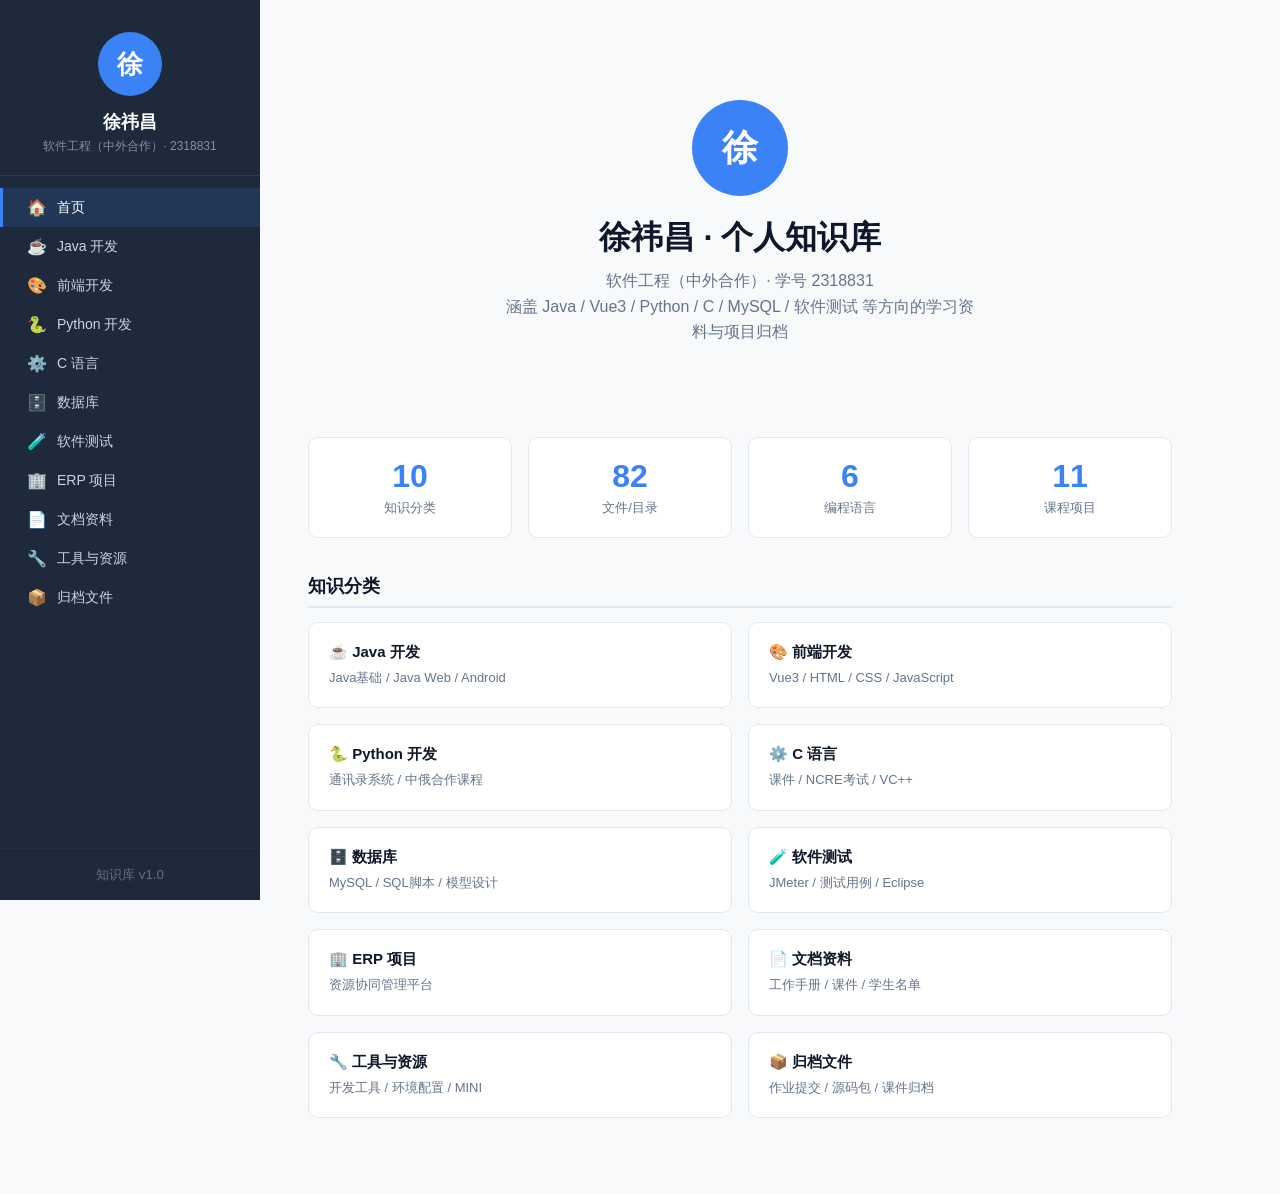
==== index.html @ 65a08a1a "个人知识库博客网站 - 初始版本 基于原生 HTML/CSS/JS 的个人知识库网站，支持 Hash 路由和响应式布局。  Co-Authored-By: Claude Opus 4.7 <norep" ====
<!DOCTYPE html>
<html lang="zh-CN">
<head>
<meta charset="UTF-8">
<meta name="viewport" content="width=device-width, initial-scale=1.0">
<title>徐祎昌 · 知识库</title>
<link rel="stylesheet" href="css/style.css">
</head>
<body>

<aside class="sidebar">
  <div class="profile">
    <div class="avatar">徐</div>
    <h2>徐祎昌</h2>
    <p>软件工程（中外合作）· 2318831</p>
  </div>
  <nav class="nav" id="nav"></nav>
  <div class="sidebar-footer">
    <small>知识库 v1.0</small>
  </div>
</aside>

<main class="main" id="main">
  <div class="loading">加载中...</div>
</main>

<script src="js/data.js"></script>
<script src="js/app.js"></script>
</body>
</html>
---- css/style.css ----
/* ===== Reset & Base ===== */
*, *::before, *::after { box-sizing: border-box; margin: 0; padding: 0; }

:root {
  --bg: #f8f9fa;
  --sidebar-bg: #1e293b;
  --sidebar-text: #cbd5e1;
  --sidebar-active: #fff;
  --card-bg: #fff;
  --text: #334155;
  --text-secondary: #64748b;
  --heading: #0f172a;
  --accent: #3b82f6;
  --accent-light: #eff6ff;
  --border: #e2e8f0;
  --tag-bg: #f1f5f9;
  --tag-text: #475569;
  --radius: 10px;
}

body {
  font-family: -apple-system, BlinkMacSystemFont, "Segoe UI", Roboto, "Noto Sans SC", sans-serif;
  color: var(--text);
  background: var(--bg);
  display: flex;
  min-height: 100vh;
}

/* ===== Sidebar ===== */
.sidebar {
  width: 260px;
  min-width: 260px;
  background: var(--sidebar-bg);
  color: var(--sidebar-text);
  display: flex;
  flex-direction: column;
  position: fixed;
  top: 0; left: 0; bottom: 0;
  z-index: 10;
  overflow-y: auto;
}

.profile {
  padding: 32px 24px 20px;
  text-align: center;
  border-bottom: 1px solid rgba(255,255,255,.08);
}

.avatar {
  width: 64px; height: 64px;
  border-radius: 50%;
  background: var(--accent);
  color: #fff;
  font-size: 26px;
  font-weight: 700;
  line-height: 64px;
  margin: 0 auto 14px;
}

.profile h2 { font-size: 18px; color: #fff; margin-bottom: 4px; }
.profile p  { font-size: 12px; opacity: .6; }

.nav { padding: 12px 0; flex: 1; }
.nav a {
  display: flex; align-items: center; gap: 10px;
  padding: 10px 24px;
  color: var(--sidebar-text);
  text-decoration: none;
  font-size: 14px;
  transition: all .15s;
  border-left: 3px solid transparent;
}
.nav a:hover { color: #fff; background: rgba(255,255,255,.05); }
.nav a.active {
  color: var(--sidebar-active);
  background: rgba(59,130,246,.15);
  border-left-color: var(--accent);
}

.nav .icon { font-size: 16px; width: 20px; text-align: center; }

.sidebar-footer {
  padding: 16px 24px;
  border-top: 1px solid rgba(255,255,255,.08);
  text-align: center;
  opacity: .4;
}

/* ===== Main ===== */
.main {
  margin-left: 260px;
  flex: 1;
  padding: 40px 48px;
  max-width: 960px;
}

/* ===== Page Shell ===== */
.page { display: none; }
.page.active { display: block; animation: fadeIn .3s ease; }

@keyframes fadeIn {
  from { opacity: 0; transform: translateY(8px); }
  to   { opacity: 1; transform: translateY(0); }
}

.page h1 {
  font-size: 28px;
  color: var(--heading);
  margin-bottom: 6px;
}

.page > .subtitle {
  color: var(--text-secondary);
  margin-bottom: 32px;
  font-size: 14px;
}

/* ===== Stats Row ===== */
.stats {
  display: grid;
  grid-template-columns: repeat(auto-fit, minmax(130px, 1fr));
  gap: 16px;
  margin-bottom: 36px;
}

.stat-card {
  background: var(--card-bg);
  border: 1px solid var(--border);
  border-radius: var(--radius);
  padding: 20px;
  text-align: center;
}

.stat-card .num {
  font-size: 32px;
  font-weight: 700;
  color: var(--accent);
}

.stat-card .label {
  font-size: 13px;
  color: var(--text-secondary);
  margin-top: 4px;
}

/* ===== Sections ===== */
.section { margin-bottom: 36px; }
.section h2 {
  font-size: 18px;
  color: var(--heading);
  margin-bottom: 14px;
  padding-bottom: 8px;
  border-bottom: 2px solid var(--border);
}

/* ===== Cards ===== */
.cards {
  display: grid;
  grid-template-columns: repeat(auto-fill, minmax(280px, 1fr));
  gap: 16px;
}

.card {
  background: var(--card-bg);
  border: 1px solid var(--border);
  border-radius: var(--radius);
  padding: 20px;
  transition: box-shadow .2s, transform .2s;
  text-decoration: none;
  color: inherit;
  display: block;
}

.card:hover {
  box-shadow: 0 4px 20px rgba(0,0,0,.06);
  transform: translateY(-2px);
}

.card h3 { font-size: 15px; color: var(--heading); margin-bottom: 6px; }
.card p  { font-size: 13px; color: var(--text-secondary); line-height: 1.5; }

/* ===== File List ===== */
.file-list { list-style: none; }

.file-list li {
  display: flex; align-items: flex-start; gap: 10px;
  padding: 10px 14px;
  border-radius: 6px;
  transition: background .15s;
}
.file-list li:hover { background: var(--accent-light); }

.file-list .f-icon { font-size: 18px; flex-shrink: 0; margin-top: 1px; }
.file-list .f-info { flex: 1; min-width: 0; }
.file-list .f-name { font-size: 14px; font-weight: 500; color: var(--heading); word-break: break-all; }
.file-list .f-path { font-size: 12px; color: var(--text-secondary); margin-top: 2px; font-family: "SF Mono", "Fira Code", monospace; }

/* ===== File Group ===== */
.file-group { margin-bottom: 20px; }
.file-group h3 {
  font-size: 14px;
  color: var(--accent);
  margin-bottom: 8px;
  font-weight: 600;
}

/* ===== Tags ===== */
.tag {
  display: inline-block;
  background: var(--tag-bg);
  color: var(--tag-text);
  font-size: 12px;
  padding: 2px 10px;
  border-radius: 99px;
  margin-right: 4px;
  margin-bottom: 4px;
}

/* ===== Welcome ===== */
.welcome {
  text-align: center;
  padding: 60px 0;
}

.welcome .big-avatar {
  width: 96px; height: 96px;
  border-radius: 50%;
  background: var(--accent);
  color: #fff;
  font-size: 36px;
  font-weight: 700;
  line-height: 96px;
  margin: 0 auto 20px;
}

.welcome h1 { font-size: 32px; margin-bottom: 8px; }
.welcome p  { color: var(--text-secondary); max-width: 480px; margin: 0 auto 32px; line-height: 1.6; }

/* ===== Breadcrumb ===== */
.breadcrumb {
  font-size: 13px;
  color: var(--text-secondary);
  margin-bottom: 20px;
}
.breadcrumb span { color: var(--text); font-weight: 500; }

/* ===== Empty State ===== */
.empty {
  text-align: center;
  padding: 48px 0;
  color: var(--text-secondary);
}
.empty .icon { font-size: 48px; margin-bottom: 12px; }

/* ===== Responsive ===== */
@media (max-width: 768px) {
  body { flex-direction: column; }
  .sidebar {
    position: relative;
    width: 100%; min-width: 0;
    flex-direction: row;
    flex-wrap: wrap;
    padding: 12px 16px;
    align-items: center;
  }
  .profile { display: none; }
  .nav { display: flex; flex-wrap: wrap; gap: 2px; padding: 0; }
  .nav a { padding: 8px 14px; font-size: 13px; border-left: none; border-radius: 6px; }
  .sidebar-footer { display: none; }
  .main { margin-left: 0; padding: 20px 16px; }
  .cards { grid-template-columns: 1fr; }
  .stats { grid-template-columns: repeat(2, 1fr); }
}
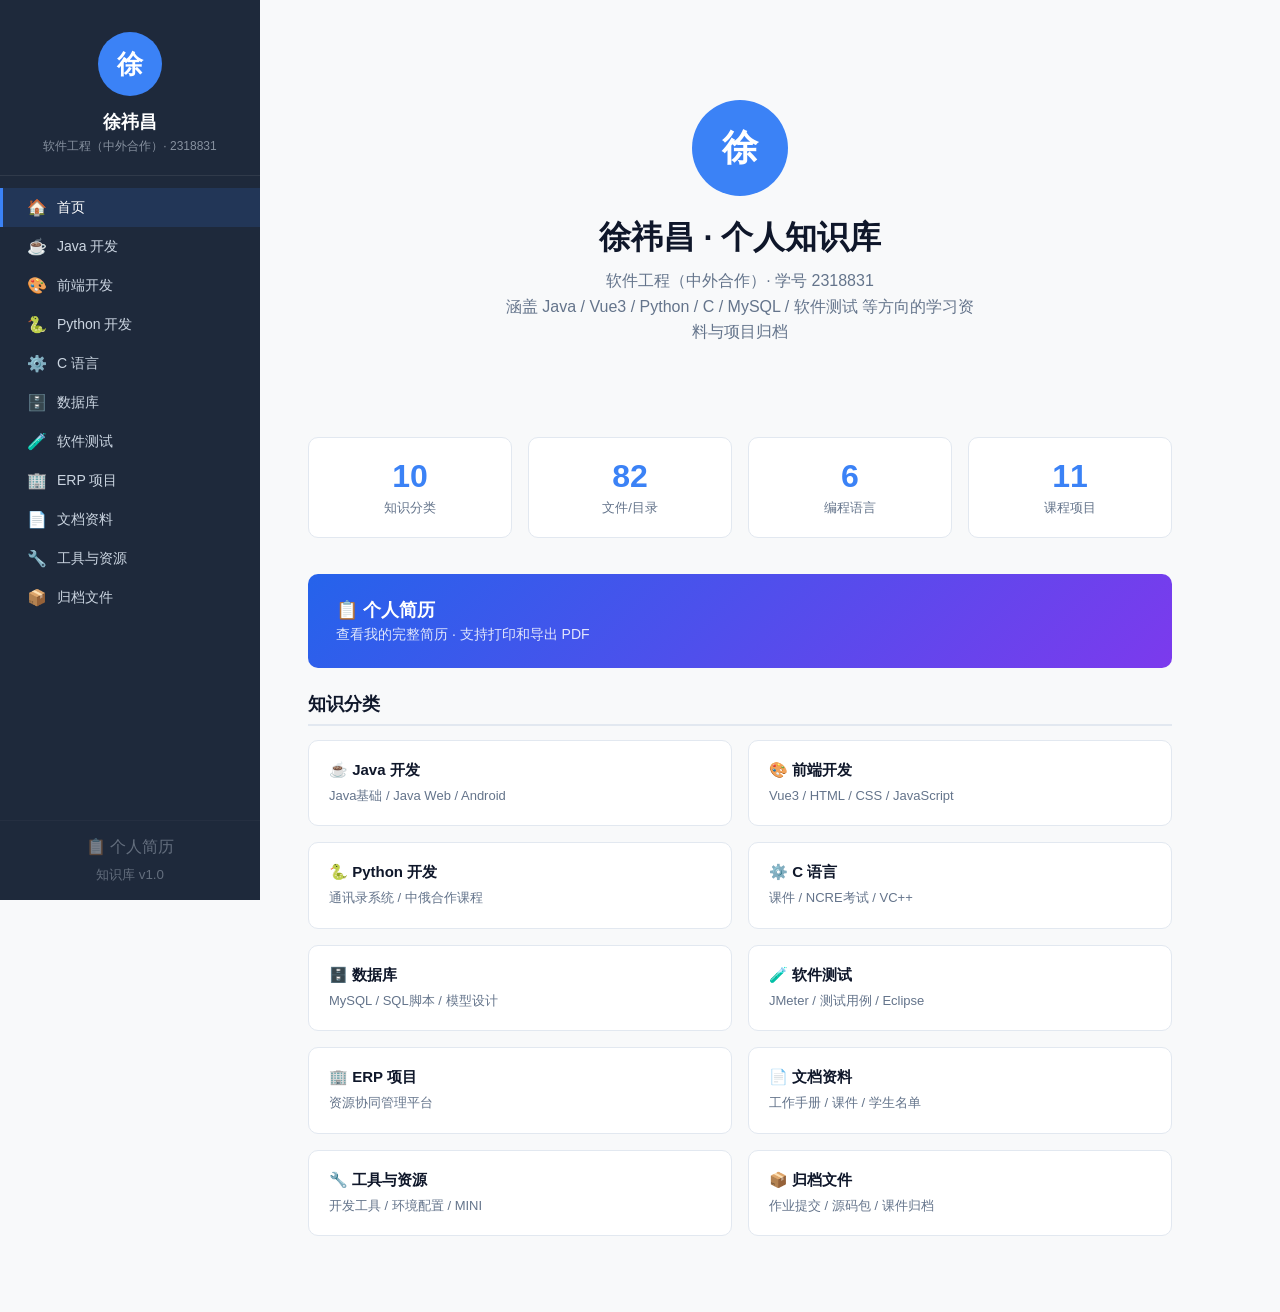
==== commit 2f966825: "添加个人简历页面 - 新增 resume.html（专业技能/项目经历/教育背景/证书） - 首页添加简历入口卡片 - 侧边栏添加简历导航链接  Co-Authored-By: Claude Opus" ====
--- a/index.html
+++ b/index.html
@@ -16,7 +16,8 @@
   </div>
   <nav class="nav" id="nav"></nav>
   <div class="sidebar-footer">
-    <small>知识库 v1.0</small>
+    <a href="resume.html" style="color:inherit;text-decoration:none;display:block;padding:8px 0;margin:-8px 0;border-radius:6px;transition:all .15s" onmouseover="this.style.background='rgba(255,255,255,.05)'" onmouseout="this.style.background='transparent'">📋 个人简历</a>
+    <small style="display:block;margin-top:8px">知识库 v1.0</small>
   </div>
 </aside>
 
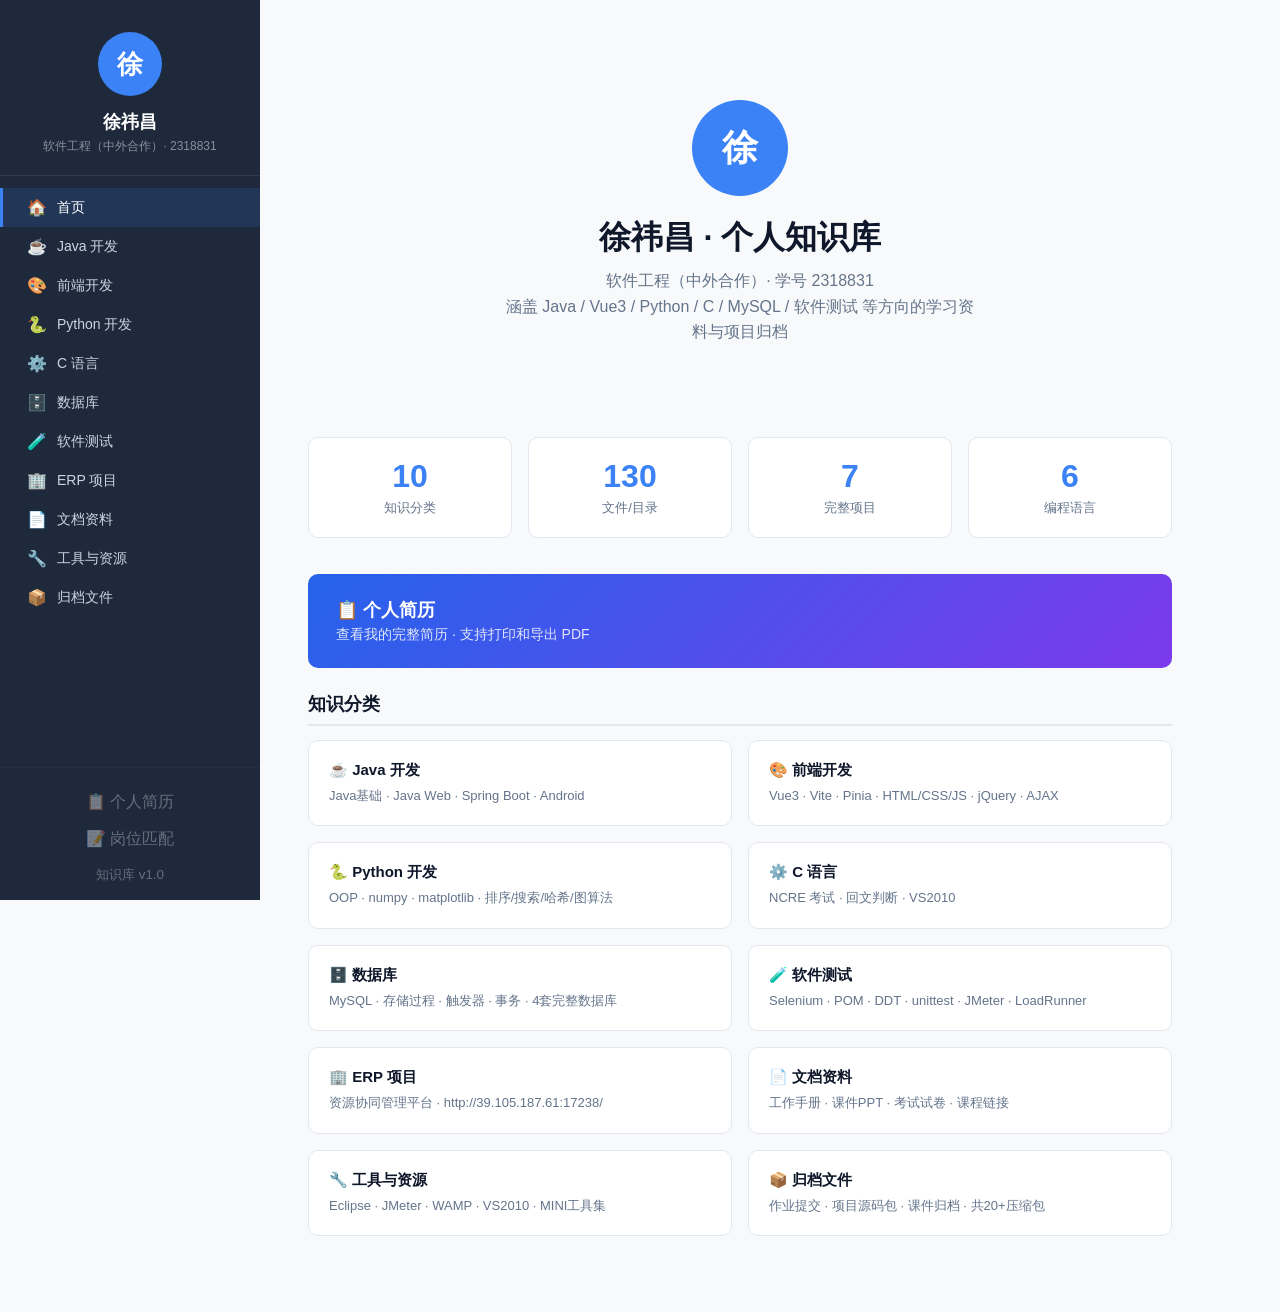
==== commit c3026ae7: "新增岗位匹配个人信息页 (profile.html) - 基于 IAM/资产管理员 JD 逐条匹配个人项目经验 - 6 条 JD 要点 × 实际项目经历对照 - 突出 ERP 资产管理系统、MySQL" ====
--- a/index.html
+++ b/index.html
@@ -16,7 +16,8 @@
   </div>
   <nav class="nav" id="nav"></nav>
   <div class="sidebar-footer">
-    <a href="resume.html" style="color:inherit;text-decoration:none;display:block;padding:8px 0;margin:-8px 0;border-radius:6px;transition:all .15s" onmouseover="this.style.background='rgba(255,255,255,.05)'" onmouseout="this.style.background='transparent'">📋 个人简历</a>
+    <a href="resume.html" style="color:inherit;text-decoration:none;display:block;padding:8px 0;border-radius:6px;transition:all .15s" onmouseover="this.style.background='rgba(255,255,255,.05)'" onmouseout="this.style.background='transparent'">📋 个人简历</a>
+    <a href="profile.html" style="color:inherit;text-decoration:none;display:block;padding:8px 0;border-radius:6px;transition:all .15s" onmouseover="this.style.background='rgba(255,255,255,.05)'" onmouseout="this.style.background='transparent'">📝 岗位匹配</a>
     <small style="display:block;margin-top:8px">知识库 v1.0</small>
   </div>
 </aside>
